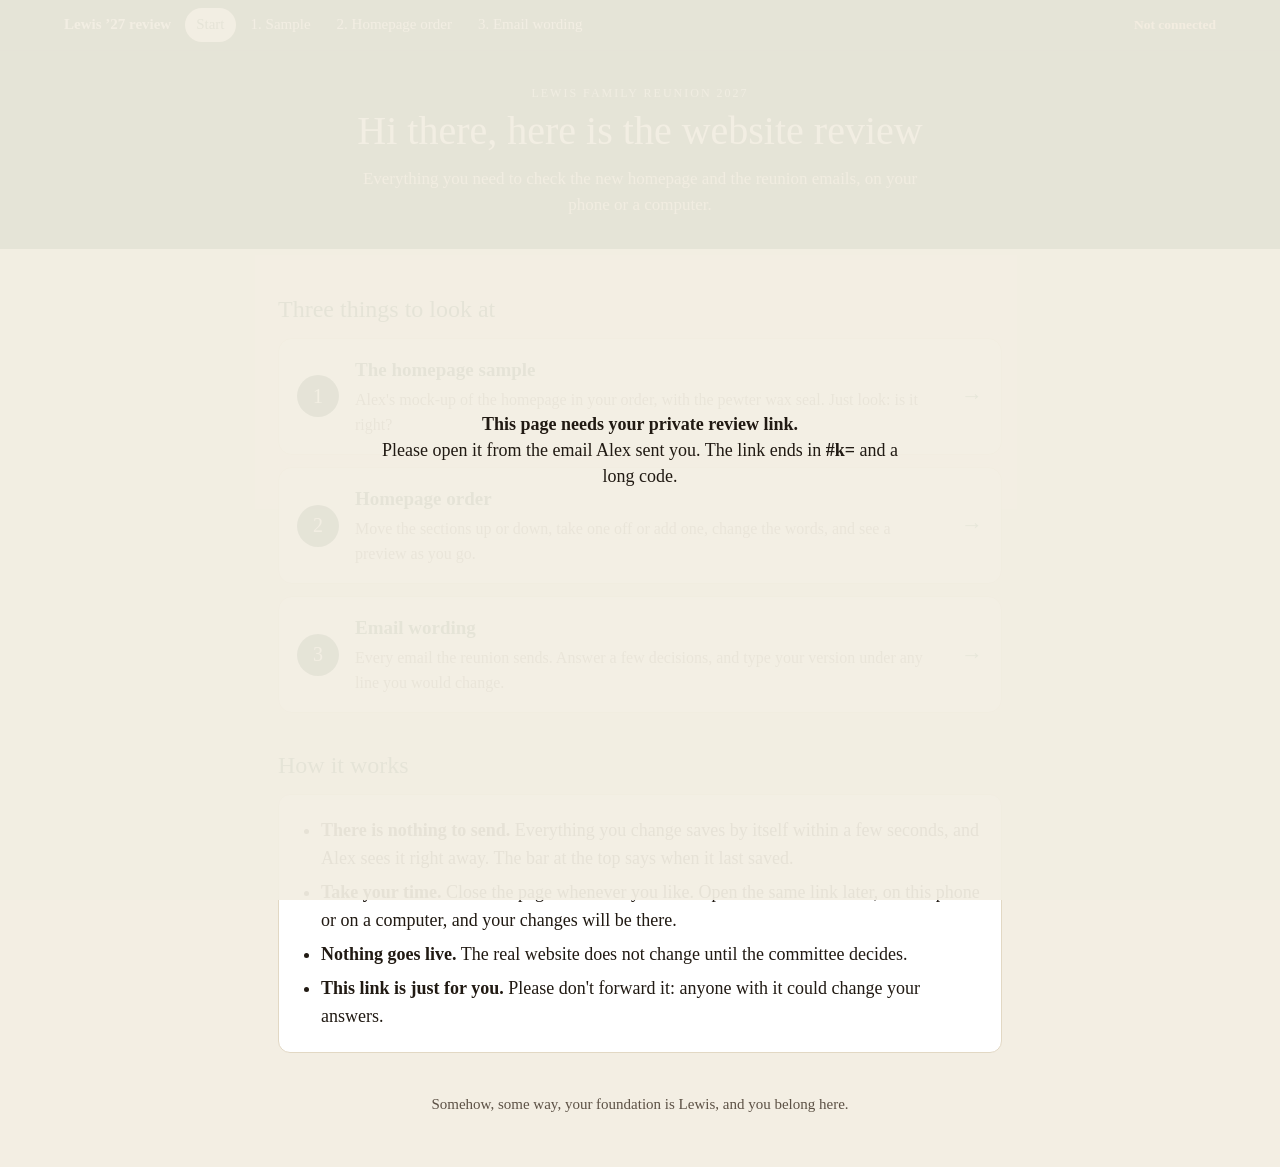
==== review/index.html @ c756fd3a "Review page: a private link for a committee member to check the homepage and email wording, saved to" ====
<!DOCTYPE html>
<html lang="en" data-review="home">
<head>
<meta charset="utf-8">
<meta name="viewport" content="width=device-width, initial-scale=1">
<meta name="robots" content="noindex">
<title>Lewis Family Reunion 2027: website review</title>
<link rel="stylesheet" href="review.css">
<script src="../config.js"></script>
<script src="review.js"></script>
<style>
  :root { --green:#173d2a; --green2:#2f6e4e; --cream:#f7f2e7; --sand:#efe6d3; --ink:#211a13; --muted:#5c5145; --line:#e2d8c4; }
  * { box-sizing:border-box; }
  body { margin:0; background:#f3eee3; color:var(--ink); font:18px/1.55 Georgia, 'Times New Roman', serif; }
  header { background:var(--green); color:var(--cream); text-align:center; padding:34px 18px 30px; }
  header p.kicker { margin:0 0 6px; font-size:12px; letter-spacing:2px; text-transform:uppercase; color:#cfe0d3; }
  header h1 { margin:0; font-weight:normal; font-size:clamp(28px, 6vw, 40px); line-height:1.15; }
  header p.sub { margin:12px auto 0; max-width:34em; color:#e6dcc8; font-size:17px; }
  main { max-width:760px; margin:0 auto; padding:8px 18px 50px; }
  h2 { font-weight:normal; color:var(--green); font-size:24px; margin:34px 0 10px; }
  .steps { list-style:none; margin:0; padding:0; display:grid; gap:12px; }
  .steps a { display:grid; grid-template-columns:auto 1fr auto; gap:4px 16px; align-items:center; background:#fff; border:1px solid var(--line); border-radius:14px; padding:16px 18px; color:inherit; text-decoration:none; }
  .steps a:hover { border-color:var(--green2); }
  .steps .n { grid-row:span 2; width:42px; height:42px; border-radius:50%; background:var(--green); color:var(--cream); display:flex; align-items:center; justify-content:center; font-size:20px; }
  .steps b { font-size:19px; color:var(--green); }
  .steps span.t { color:var(--muted); font-size:16px; grid-column:2; }
  .steps .go { grid-row:1 / span 2; grid-column:3; color:var(--green2); font-size:22px; }
  .box { background:#fff; border:1px solid var(--line); border-radius:12px; padding:16px 20px; }
  .box ul { margin:6px 0 0; padding-left:22px; }
  .box li { margin:6px 0; }
  footer { text-align:center; color:var(--muted); font-size:15px; margin-top:40px; }
</style>
</head>
<body>
<header>
  <p class="kicker">Lewis Family Reunion 2027</p>
  <h1>Hi <span data-rv-name>there</span>, here is the website review</h1>
  <p class="sub">Everything you need to check the new homepage and the reunion emails, on your phone or a computer.</p>
</header>
<main>
  <h2>Three things to look at</h2>
  <ol class="steps">
    <li><a href="sample.html"><span class="n">1</span><b>The homepage sample</b><span class="t">Alex's mock-up of the homepage in your order, with the pewter wax seal. Just look: is it right?</span><span class="go" aria-hidden="true">→</span></a></li>
    <li><a href="order.html"><span class="n">2</span><b>Homepage order</b><span class="t">Move the sections up or down, take one off or add one, change the words, and see a preview as you go.</span><span class="go" aria-hidden="true">→</span></a></li>
    <li><a href="wording.html"><span class="n">3</span><b>Email wording</b><span class="t">Every email the reunion sends. Answer a few decisions, and type your version under any line you would change.</span><span class="go" aria-hidden="true">→</span></a></li>
  </ol>

  <h2>How it works</h2>
  <div class="box">
    <ul>
      <li><b>There is nothing to send.</b> Everything you change saves by itself within a few seconds, and Alex sees it right away. The bar at the top says when it last saved.</li>
      <li><b>Take your time.</b> Close the page whenever you like. Open the same link later, on this phone or on a computer, and your changes will be there.</li>
      <li><b>Nothing goes live.</b> The real website does not change until the committee decides.</li>
      <li><b>This link is just for you.</b> Please don't forward it: anyone with it could change your answers.</li>
    </ul>
  </div>
  <footer>Somehow, some way, your foundation is Lewis, and you belong here.</footer>
</main>
</body>
</html>
---- review/review.css ----
/* The review bar on every review page, and what the review hides from the committee pages it reuses. */
.rv-bar { position:sticky; top:0; z-index:50; background:#173d2a; color:#f7f2e7; font:15px/1.3 Georgia, 'Times New Roman', serif; box-shadow:0 1px 0 rgba(0,0,0,.15); }
.rv-in { max-width:1180px; margin:0 auto; padding:8px 14px; display:flex; flex-wrap:wrap; align-items:center; gap:6px 14px; }
.rv-brand { font-weight:bold; white-space:nowrap; }
.rv-tabs { display:flex; flex-wrap:wrap; gap:4px; }
.rv-tabs a { color:#f7f2e7; text-decoration:none; padding:6px 10px; border-radius:999px; border:1px solid transparent; white-space:nowrap; }
.rv-tabs a:hover { border-color:#9fbba9; }
.rv-tabs a[aria-current="page"] { background:#f7f2e7; color:#173d2a; }
.rv-status { margin-left:auto; font-size:13.5px; color:#cfe0d3; }
.rv-status.bad { color:#ffd9c2; font-weight:bold; }
.rv-cover { position:fixed; inset:0; z-index:60; background:rgba(243,238,227,.94); display:flex; align-items:center; justify-content:center; padding:24px; font:18px/1.45 Georgia, serif; color:#211a13; text-align:center; }
.rv-cover[hidden] { display:none; }
.rv-cover div { max-width:30em; }
@media (max-width:640px) {
  .rv-in { padding:6px 10px; gap:4px 8px; }
  .rv-brand { display:none; }
  .rv-tabs { flex-wrap:nowrap; }
  .rv-tabs a { padding:4px 8px; font-size:14px; }
  .rv-long { display:none; }
  .rv-status { margin-left:0; width:100%; font-size:12.5px; }
}
/* No sending in a review: the page saves by itself. */
[data-review] #send, [data-review] label.name[for="who"], [data-review] #who { display:none !important; }
/* The sample's own site header scrolls away, so it never hides under the review bar. */
[data-review="sample"] .top { position:static; }
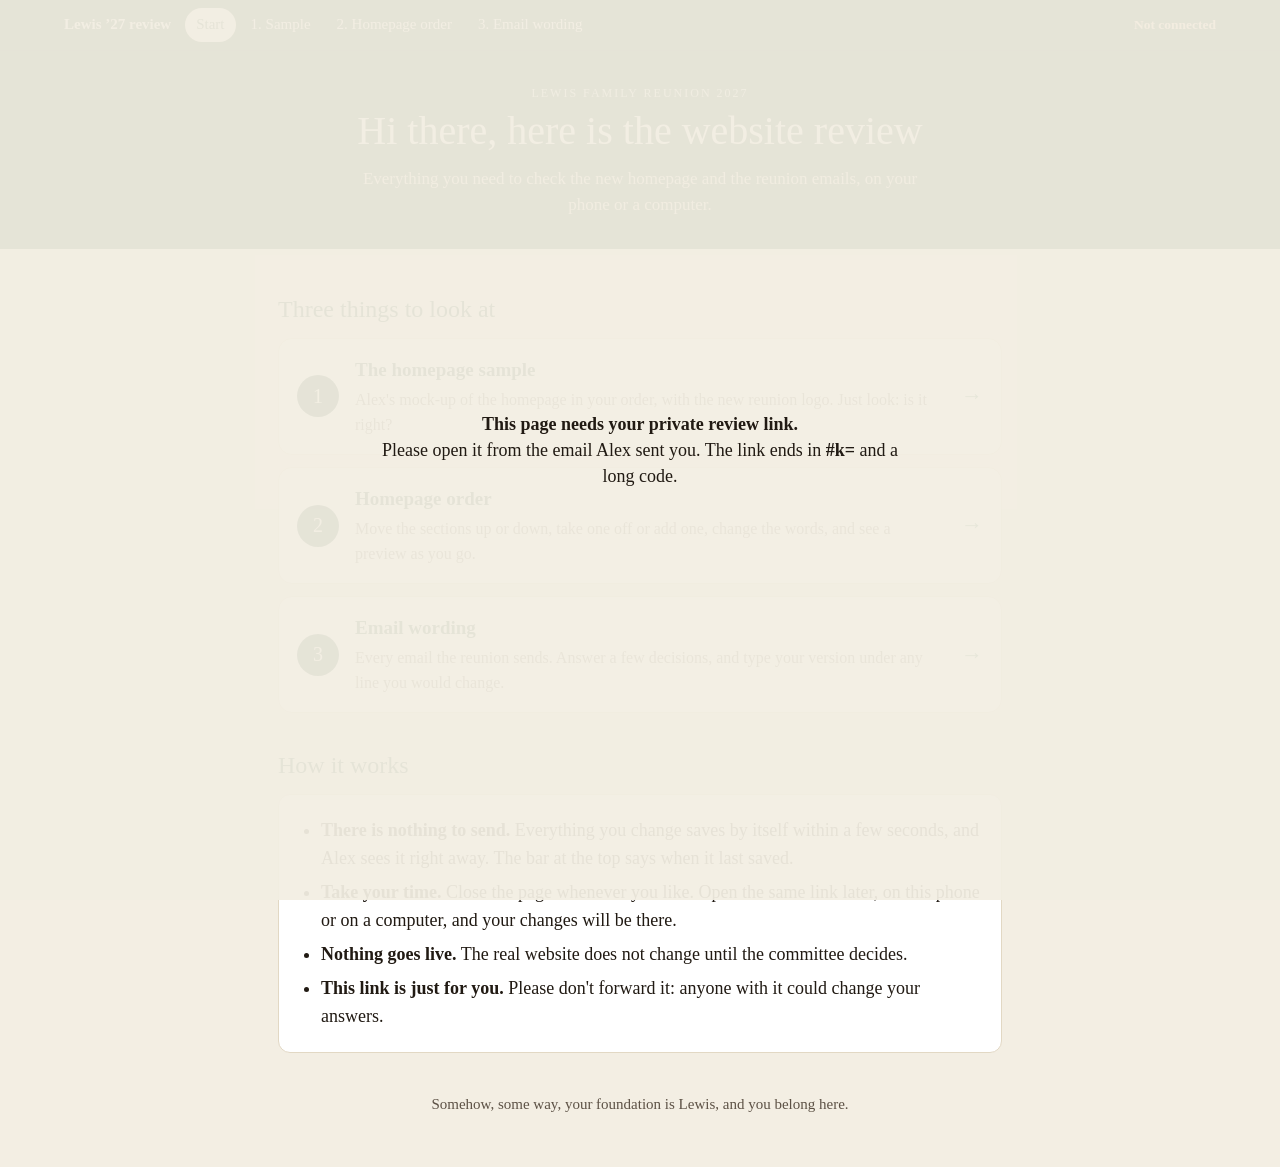
==== commit d3c40a91: "Review page: the color reunion logo, background removed, in place of the pewter seal The sample and " ====
--- a/review/index.html
+++ b/review/index.html
@@ -40,7 +40,7 @@
 <main>
   <h2>Three things to look at</h2>
   <ol class="steps">
-    <li><a href="sample.html"><span class="n">1</span><b>The homepage sample</b><span class="t">Alex's mock-up of the homepage in your order, with the pewter wax seal. Just look: is it right?</span><span class="go" aria-hidden="true">→</span></a></li>
+    <li><a href="sample.html"><span class="n">1</span><b>The homepage sample</b><span class="t">Alex's mock-up of the homepage in your order, with the new reunion logo. Just look: is it right?</span><span class="go" aria-hidden="true">→</span></a></li>
     <li><a href="order.html"><span class="n">2</span><b>Homepage order</b><span class="t">Move the sections up or down, take one off or add one, change the words, and see a preview as you go.</span><span class="go" aria-hidden="true">→</span></a></li>
     <li><a href="wording.html"><span class="n">3</span><b>Email wording</b><span class="t">Every email the reunion sends. Answer a few decisions, and type your version under any line you would change.</span><span class="go" aria-hidden="true">→</span></a></li>
   </ol>
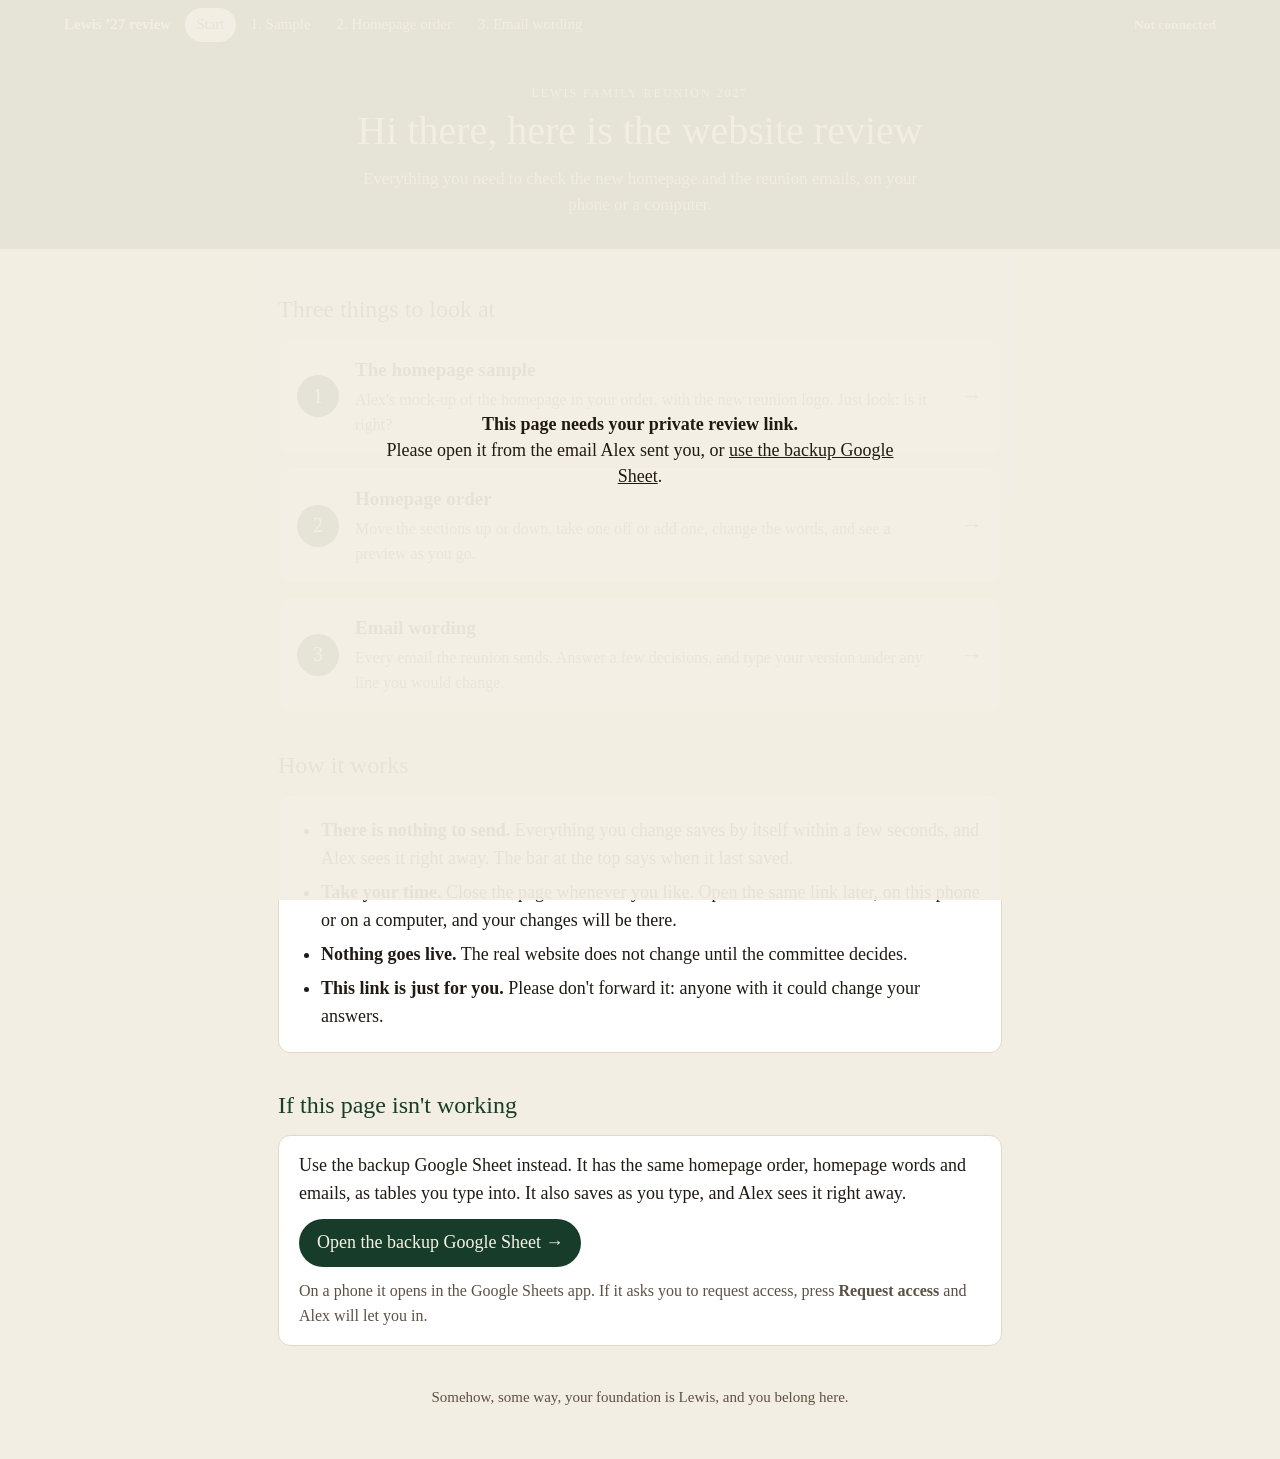
==== commit 746be583: "Review page: a backup Google Sheet for when the page isn't working The start page gets an "If this p" ====
--- a/review/index.html
+++ b/review/index.html
@@ -28,6 +28,7 @@
   .box { background:#fff; border:1px solid var(--line); border-radius:12px; padding:16px 20px; }
   .box ul { margin:6px 0 0; padding-left:22px; }
   .box li { margin:6px 0; }
+  a.backup { display:inline-block; background:var(--green); color:var(--cream); text-decoration:none; padding:10px 18px; border-radius:999px; }
   footer { text-align:center; color:var(--muted); font-size:15px; margin-top:40px; }
 </style>
 </head>
@@ -54,6 +55,12 @@
       <li><b>This link is just for you.</b> Please don't forward it: anyone with it could change your answers.</li>
     </ul>
   </div>
+  <h2>If this page isn't working</h2>
+  <div class="box">
+    <p style="margin:0">Use the backup Google Sheet instead. It has the same homepage order, homepage words and emails, as tables you type into. It also saves as you type, and Alex sees it right away.</p>
+    <p style="margin:12px 0 0"><a class="backup" href="https://docs.google.com/spreadsheets/d/1dibJT8-1s4UtKp-QocN5Q3z8m5HFxCYM6w94IhsOJRI/edit" target="_blank" rel="noopener">Open the backup Google Sheet →</a></p>
+    <p style="margin:12px 0 0;font-size:16px;color:var(--muted)">On a phone it opens in the Google Sheets app. If it asks you to request access, press <b>Request access</b> and Alex will let you in.</p>
+  </div>
   <footer>Somehow, some way, your foundation is Lewis, and you belong here.</footer>
 </main>
 </body>
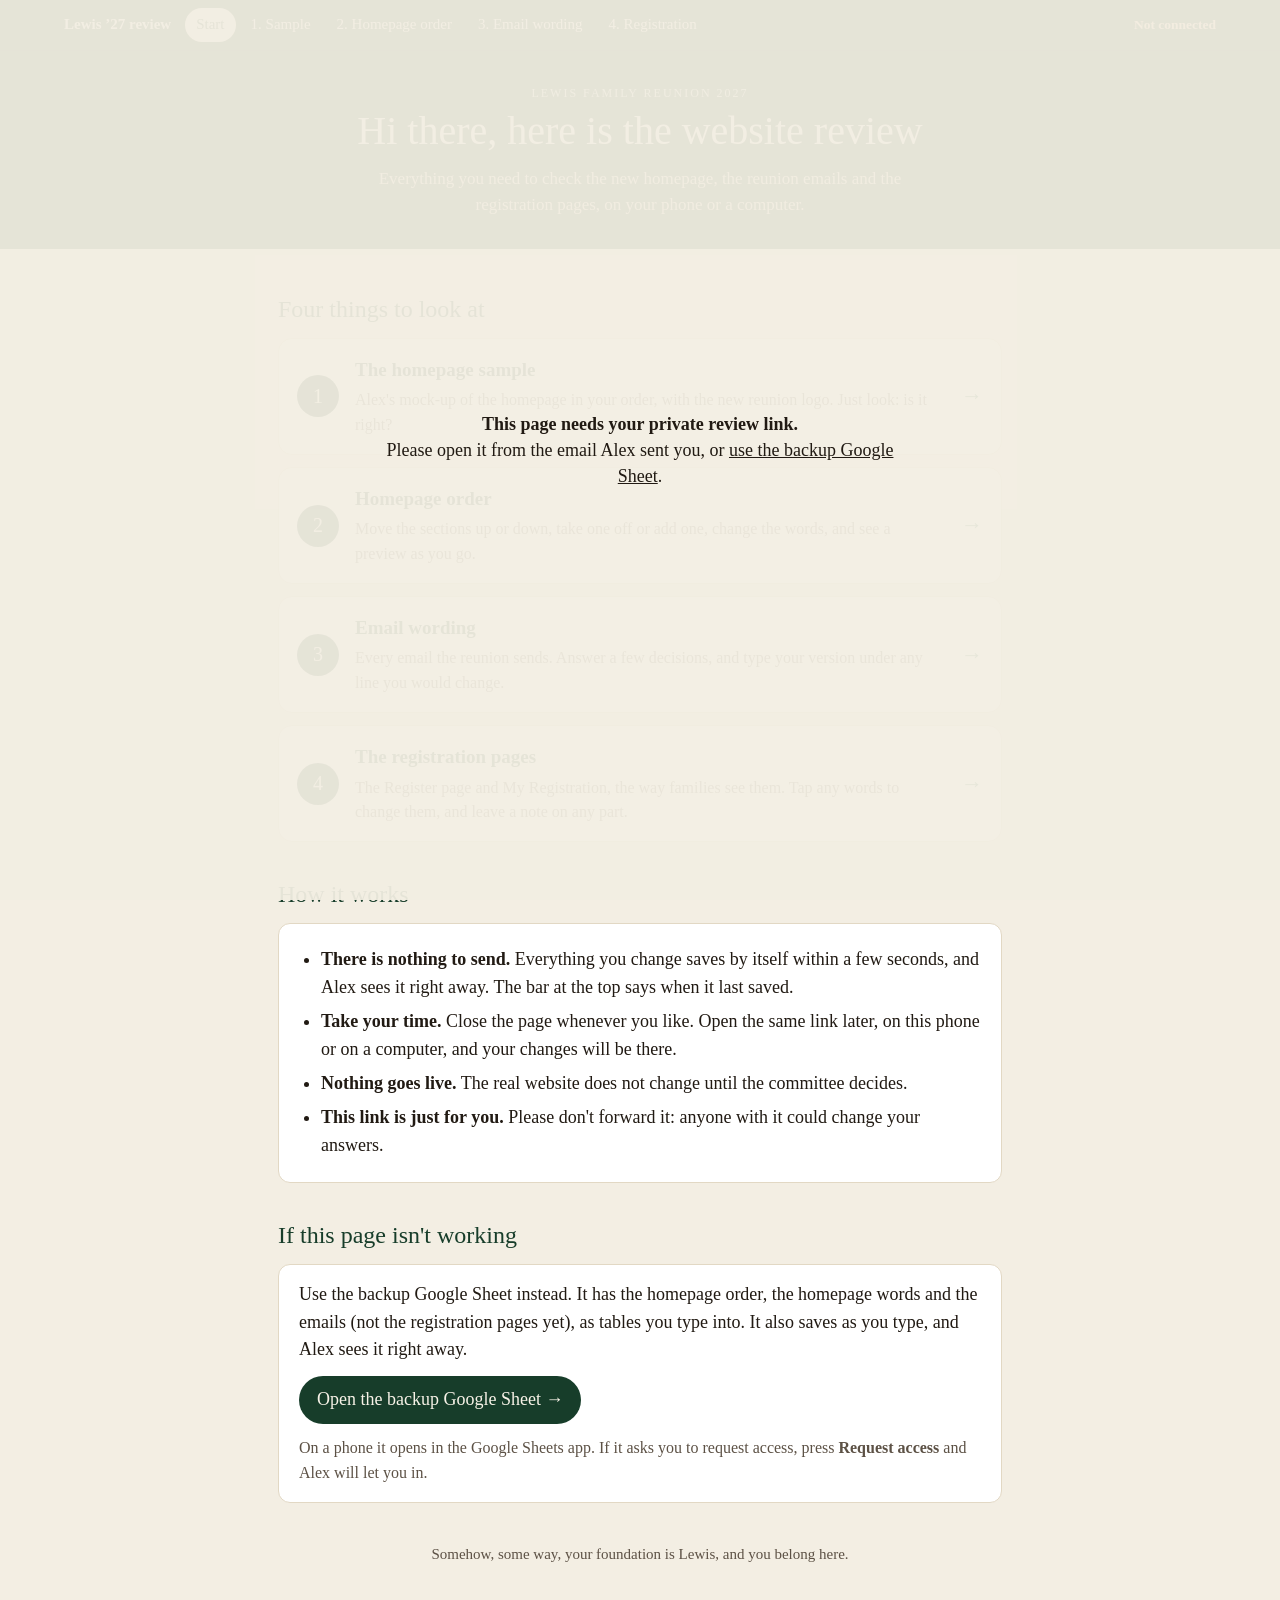
==== commit 3802e3d4: "Review page: the registration pages, with a note on every part A fourth review page, register.html, " ====
--- a/review/index.html
+++ b/review/index.html
@@ -5,9 +5,9 @@
 <meta name="viewport" content="width=device-width, initial-scale=1">
 <meta name="robots" content="noindex">
 <title>Lewis Family Reunion 2027: website review</title>
-<link rel="stylesheet" href="review.css">
+<link rel="stylesheet" href="review.css?v=reg1">
 <script src="../config.js"></script>
-<script src="review.js"></script>
+<script src="review.js?v=reg1"></script>
 <style>
   :root { --green:#173d2a; --green2:#2f6e4e; --cream:#f7f2e7; --sand:#efe6d3; --ink:#211a13; --muted:#5c5145; --line:#e2d8c4; }
   * { box-sizing:border-box; }
@@ -36,14 +36,15 @@
 <header>
   <p class="kicker">Lewis Family Reunion 2027</p>
   <h1>Hi <span data-rv-name>there</span>, here is the website review</h1>
-  <p class="sub">Everything you need to check the new homepage and the reunion emails, on your phone or a computer.</p>
+  <p class="sub">Everything you need to check the new homepage, the reunion emails and the registration pages, on your phone or a computer.</p>
 </header>
 <main>
-  <h2>Three things to look at</h2>
+  <h2>Four things to look at</h2>
   <ol class="steps">
     <li><a href="sample.html"><span class="n">1</span><b>The homepage sample</b><span class="t">Alex's mock-up of the homepage in your order, with the new reunion logo. Just look: is it right?</span><span class="go" aria-hidden="true">→</span></a></li>
     <li><a href="order.html"><span class="n">2</span><b>Homepage order</b><span class="t">Move the sections up or down, take one off or add one, change the words, and see a preview as you go.</span><span class="go" aria-hidden="true">→</span></a></li>
     <li><a href="wording.html"><span class="n">3</span><b>Email wording</b><span class="t">Every email the reunion sends. Answer a few decisions, and type your version under any line you would change.</span><span class="go" aria-hidden="true">→</span></a></li>
+    <li><a href="register.html"><span class="n">4</span><b>The registration pages</b><span class="t">The Register page and My Registration, the way families see them. Tap any words to change them, and leave a note on any part.</span><span class="go" aria-hidden="true">→</span></a></li>
   </ol>
 
   <h2>How it works</h2>
@@ -57,7 +58,7 @@
   </div>
   <h2>If this page isn't working</h2>
   <div class="box">
-    <p style="margin:0">Use the backup Google Sheet instead. It has the same homepage order, homepage words and emails, as tables you type into. It also saves as you type, and Alex sees it right away.</p>
+    <p style="margin:0">Use the backup Google Sheet instead. It has the homepage order, the homepage words and the emails (not the registration pages yet), as tables you type into. It also saves as you type, and Alex sees it right away.</p>
     <p style="margin:12px 0 0"><a class="backup" href="https://docs.google.com/spreadsheets/d/1dibJT8-1s4UtKp-QocN5Q3z8m5HFxCYM6w94IhsOJRI/edit" target="_blank" rel="noopener">Open the backup Google Sheet →</a></p>
     <p style="margin:12px 0 0;font-size:16px;color:var(--muted)">On a phone it opens in the Google Sheets app. If it asks you to request access, press <b>Request access</b> and Alex will let you in.</p>
   </div>
--- a/review/review.css
+++ b/review/review.css
@@ -8,15 +8,19 @@
 .rv-tabs a[aria-current="page"] { background:#f7f2e7; color:#173d2a; }
 .rv-status { margin-left:auto; font-size:13.5px; color:#cfe0d3; }
 .rv-status.bad { color:#ffd9c2; font-weight:bold; }
+.rv-short { display:none; }
 .rv-cover { position:fixed; inset:0; z-index:60; background:rgba(243,238,227,.94); display:flex; align-items:center; justify-content:center; padding:24px; font:18px/1.45 Georgia, serif; color:#211a13; text-align:center; }
 .rv-cover[hidden] { display:none; }
 .rv-cover div { max-width:30em; }
 @media (max-width:640px) {
   .rv-in { padding:6px 10px; gap:4px 8px; }
   .rv-brand { display:none; }
-  .rv-tabs { flex-wrap:nowrap; }
-  .rv-tabs a { padding:4px 8px; font-size:14px; }
+  /* Five tabs fit a 360 px phone; on a smaller one the row scrolls sideways by itself, never the page. */
+  .rv-tabs { flex-wrap:nowrap; gap:2px; max-width:100%; overflow-x:auto; scrollbar-width:none; }
+  .rv-tabs::-webkit-scrollbar { display:none; }
+  .rv-tabs a { flex:none; padding:4px 6px; font-size:14px; }
   .rv-long { display:none; }
+  .rv-short { display:inline; }
   .rv-status { margin-left:0; width:100%; font-size:12.5px; }
 }
 /* No sending in a review: the page saves by itself. */
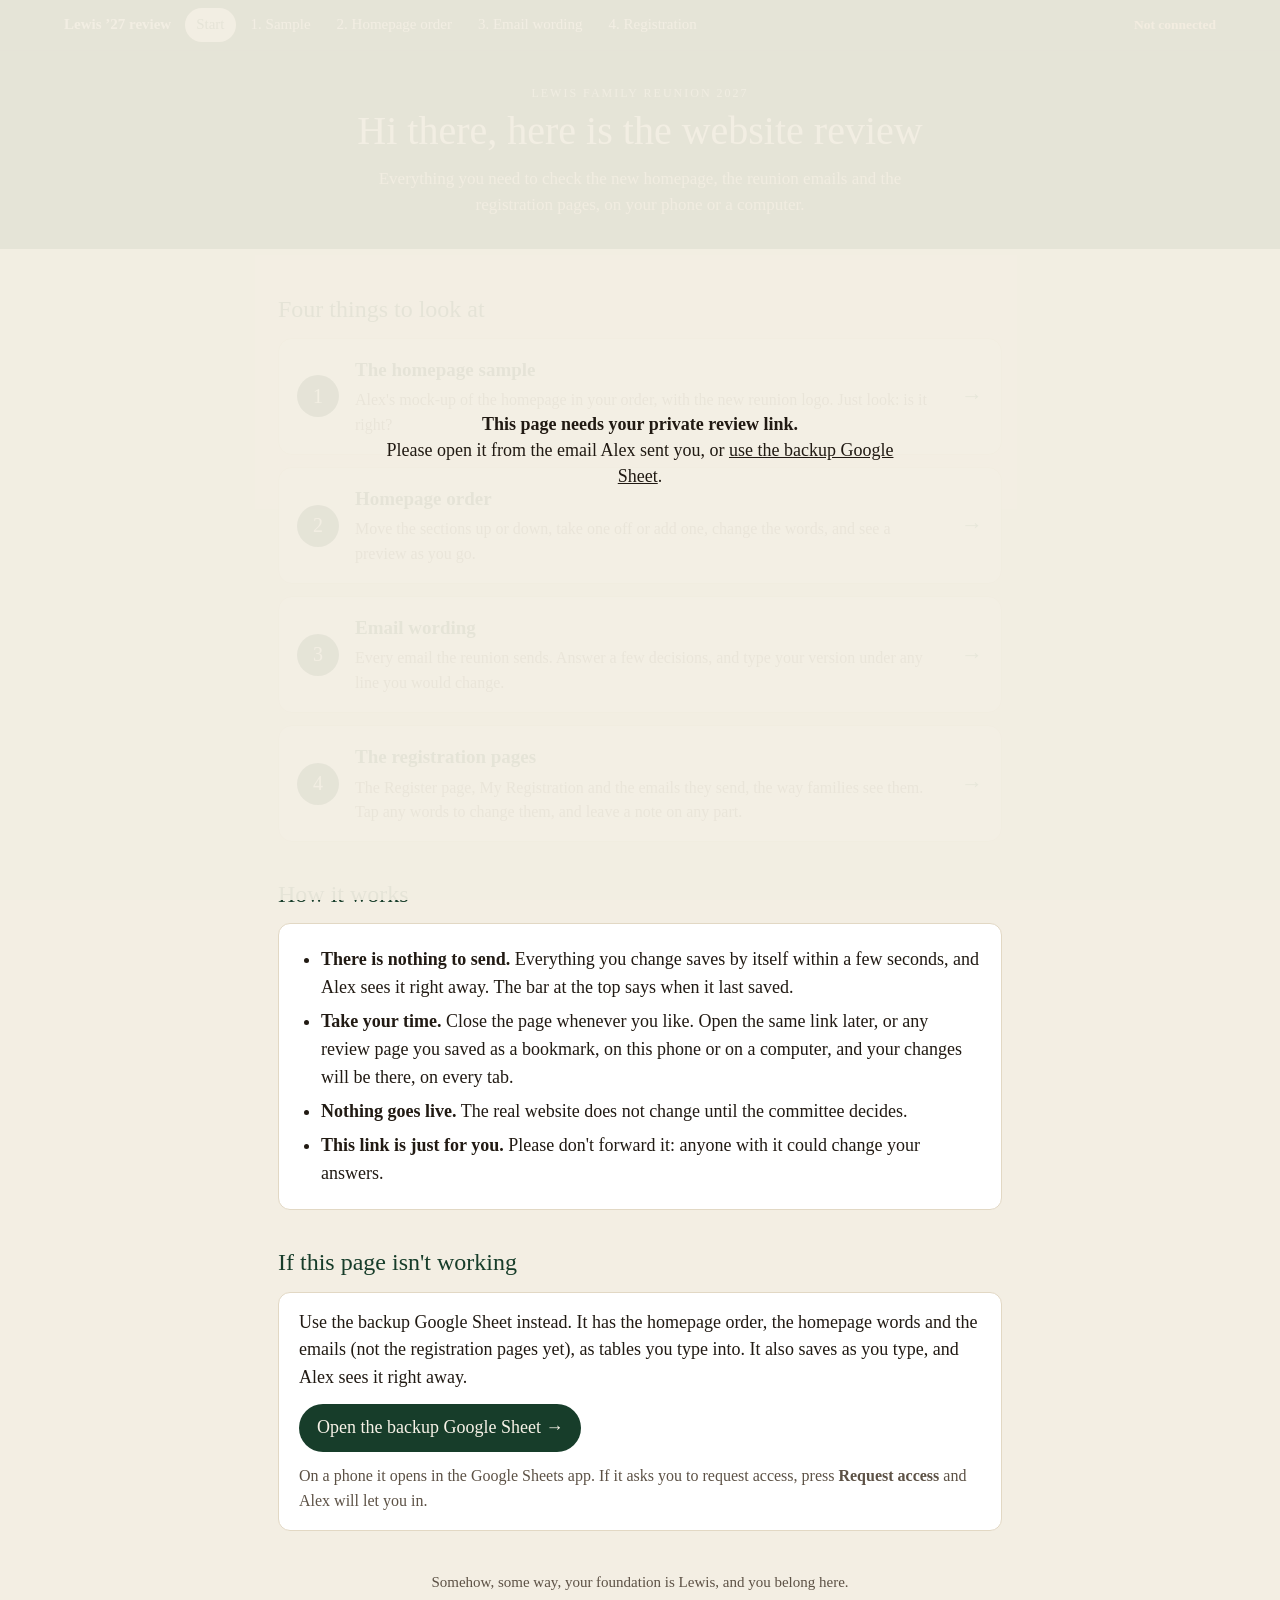
==== commit a61392db: "Review page: the registration emails, and feedback that stays on every tab and visit The Registratio" ====
--- a/review/index.html
+++ b/review/index.html
@@ -7,7 +7,7 @@
 <title>Lewis Family Reunion 2027: website review</title>
 <link rel="stylesheet" href="review.css?v=reg1">
 <script src="../config.js"></script>
-<script src="review.js?v=reg1"></script>
+<script src="review.js?v=stay1"></script>
 <style>
   :root { --green:#173d2a; --green2:#2f6e4e; --cream:#f7f2e7; --sand:#efe6d3; --ink:#211a13; --muted:#5c5145; --line:#e2d8c4; }
   * { box-sizing:border-box; }
@@ -25,6 +25,8 @@
   .steps b { font-size:19px; color:var(--green); }
   .steps span.t { color:var(--muted); font-size:16px; grid-column:2; }
   .steps .go { grid-row:1 / span 2; grid-column:3; color:var(--green2); font-size:22px; }
+  .steps .sv { grid-column:2; color:var(--green2); font-size:15px; }
+  .steps .sv[hidden] { display:none; }
   .box { background:#fff; border:1px solid var(--line); border-radius:12px; padding:16px 20px; }
   .box ul { margin:6px 0 0; padding-left:22px; }
   .box li { margin:6px 0; }
@@ -42,16 +44,16 @@
   <h2>Four things to look at</h2>
   <ol class="steps">
     <li><a href="sample.html"><span class="n">1</span><b>The homepage sample</b><span class="t">Alex's mock-up of the homepage in your order, with the new reunion logo. Just look: is it right?</span><span class="go" aria-hidden="true">→</span></a></li>
-    <li><a href="order.html"><span class="n">2</span><b>Homepage order</b><span class="t">Move the sections up or down, take one off or add one, change the words, and see a preview as you go.</span><span class="go" aria-hidden="true">→</span></a></li>
-    <li><a href="wording.html"><span class="n">3</span><b>Email wording</b><span class="t">Every email the reunion sends. Answer a few decisions, and type your version under any line you would change.</span><span class="go" aria-hidden="true">→</span></a></li>
-    <li><a href="register.html"><span class="n">4</span><b>The registration pages</b><span class="t">The Register page and My Registration, the way families see them. Tap any words to change them, and leave a note on any part.</span><span class="go" aria-hidden="true">→</span></a></li>
+    <li><a href="order.html"><span class="n">2</span><b>Homepage order</b><span class="t">Move the sections up or down, take one off or add one, change the words, and see a preview as you go.</span><span class="sv" data-part="order" hidden>✓ Your changes here are saved</span><span class="go" aria-hidden="true">→</span></a></li>
+    <li><a href="wording.html"><span class="n">3</span><b>Email wording</b><span class="t">Every email the reunion sends. Answer a few decisions, and type your version under any line you would change.</span><span class="sv" data-part="wording" hidden>✓ Your changes here are saved</span><span class="go" aria-hidden="true">→</span></a></li>
+    <li><a href="register.html"><span class="n">4</span><b>The registration pages</b><span class="t">The Register page, My Registration and the emails they send, the way families see them. Tap any words to change them, and leave a note on any part.</span><span class="sv" data-part="register" hidden>✓ Your changes here are saved</span><span class="go" aria-hidden="true">→</span></a></li>
   </ol>
 
   <h2>How it works</h2>
   <div class="box">
     <ul>
       <li><b>There is nothing to send.</b> Everything you change saves by itself within a few seconds, and Alex sees it right away. The bar at the top says when it last saved.</li>
-      <li><b>Take your time.</b> Close the page whenever you like. Open the same link later, on this phone or on a computer, and your changes will be there.</li>
+      <li><b>Take your time.</b> Close the page whenever you like. Open the same link later, or any review page you saved as a bookmark, on this phone or on a computer, and your changes will be there, on every tab.</li>
       <li><b>Nothing goes live.</b> The real website does not change until the committee decides.</li>
       <li><b>This link is just for you.</b> Please don't forward it: anyone with it could change your answers.</li>
     </ul>
@@ -64,5 +66,19 @@
   </div>
   <footer>Somehow, some way, your foundation is Lewis, and you belong here.</footer>
 </main>
+<script>
+/* Under each tab: whether the reviewer's changes there are saved (review.js sends what the review holds, lr-review-data). */
+document.addEventListener('lr-review-data', function (e) {
+  var data = (e.detail && e.detail.data) || {};
+  function has(p) {
+    var o; try { o = JSON.parse(data[p] || 'null'); } catch (x) { return false; }
+    if (!o || typeof o !== 'object') return false;
+    if (p === 'order') return !!(String(o.other || '').trim() || Object.keys(o.notes || {}).length ||
+      Object.keys(o.words || {}).some(function (id) { return Object.keys(o.words[id] || {}).length; }));
+    return Object.keys(o).some(function (k) { return !/^(i:|__)/.test(k); });
+  }
+  Array.prototype.forEach.call(document.querySelectorAll('[data-part]'), function (el) { el.hidden = !has(el.getAttribute('data-part')); });
+});
+</script>
 </body>
 </html>
